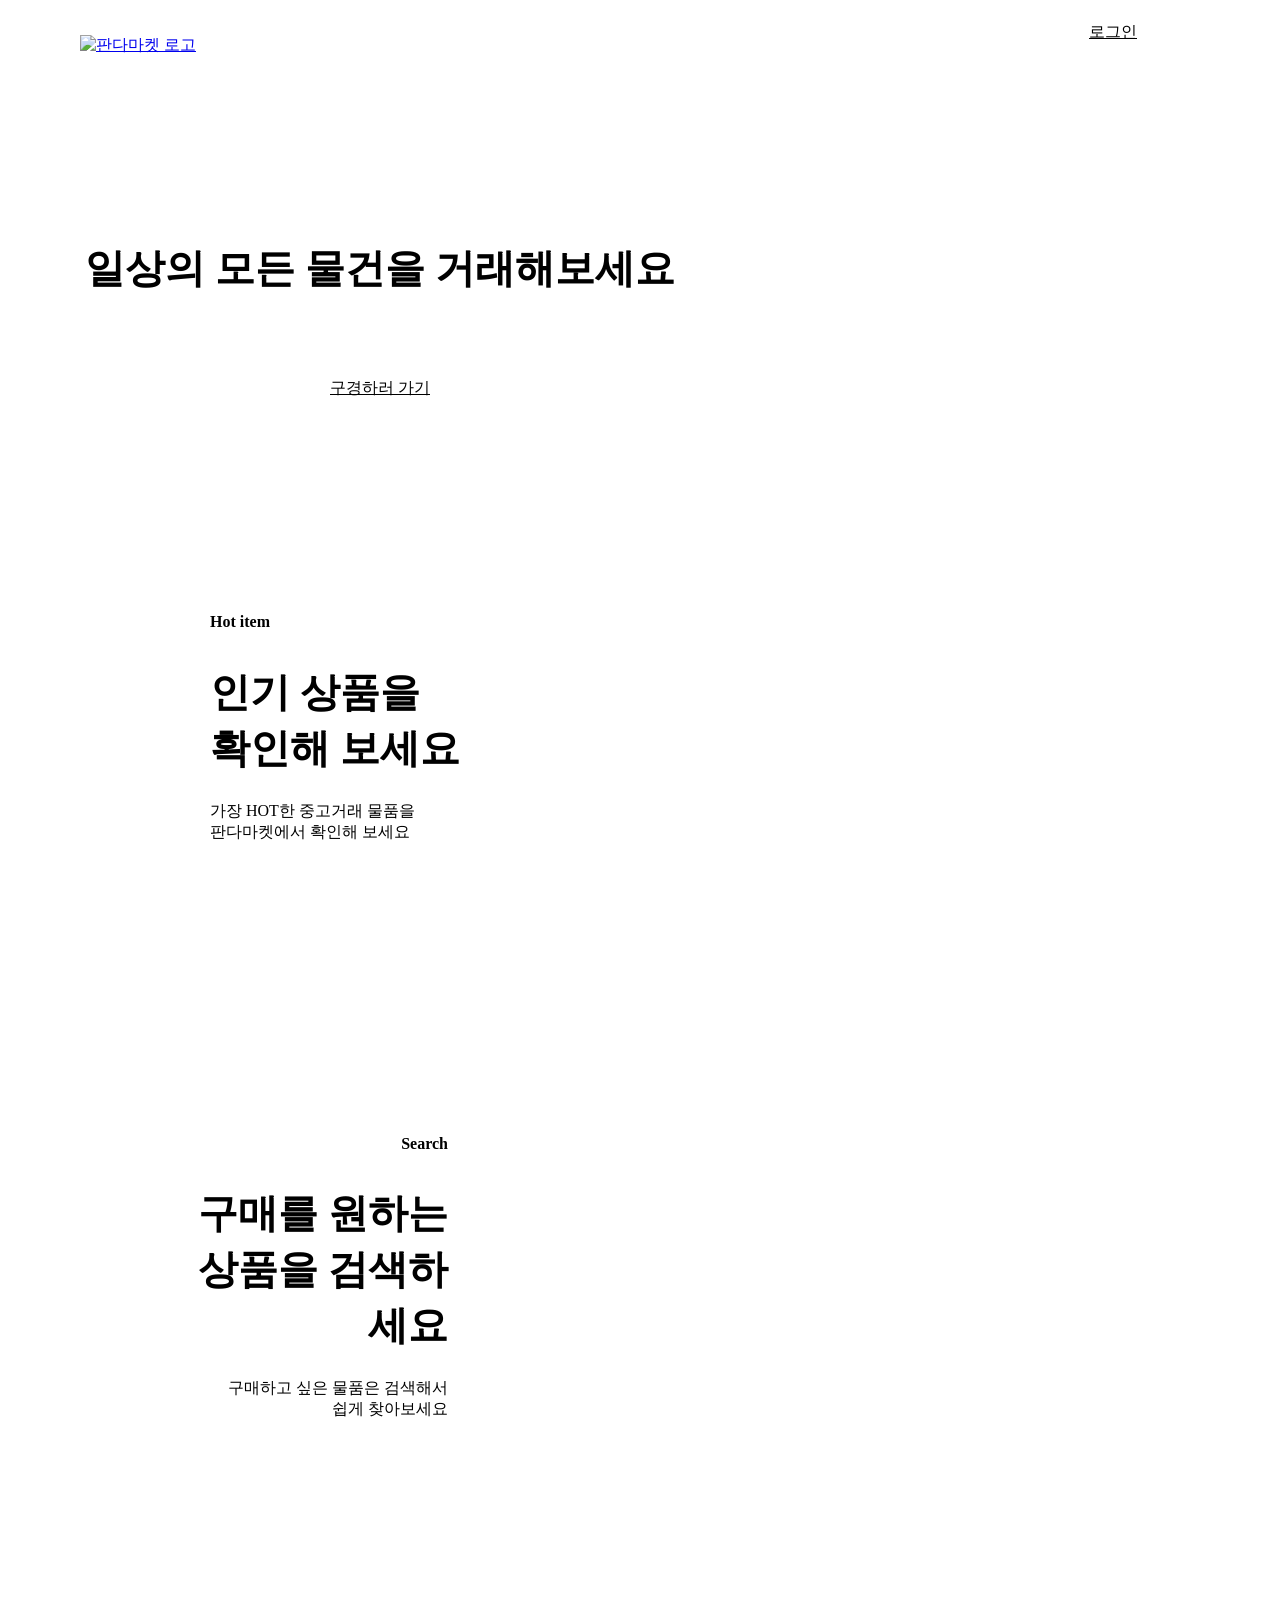
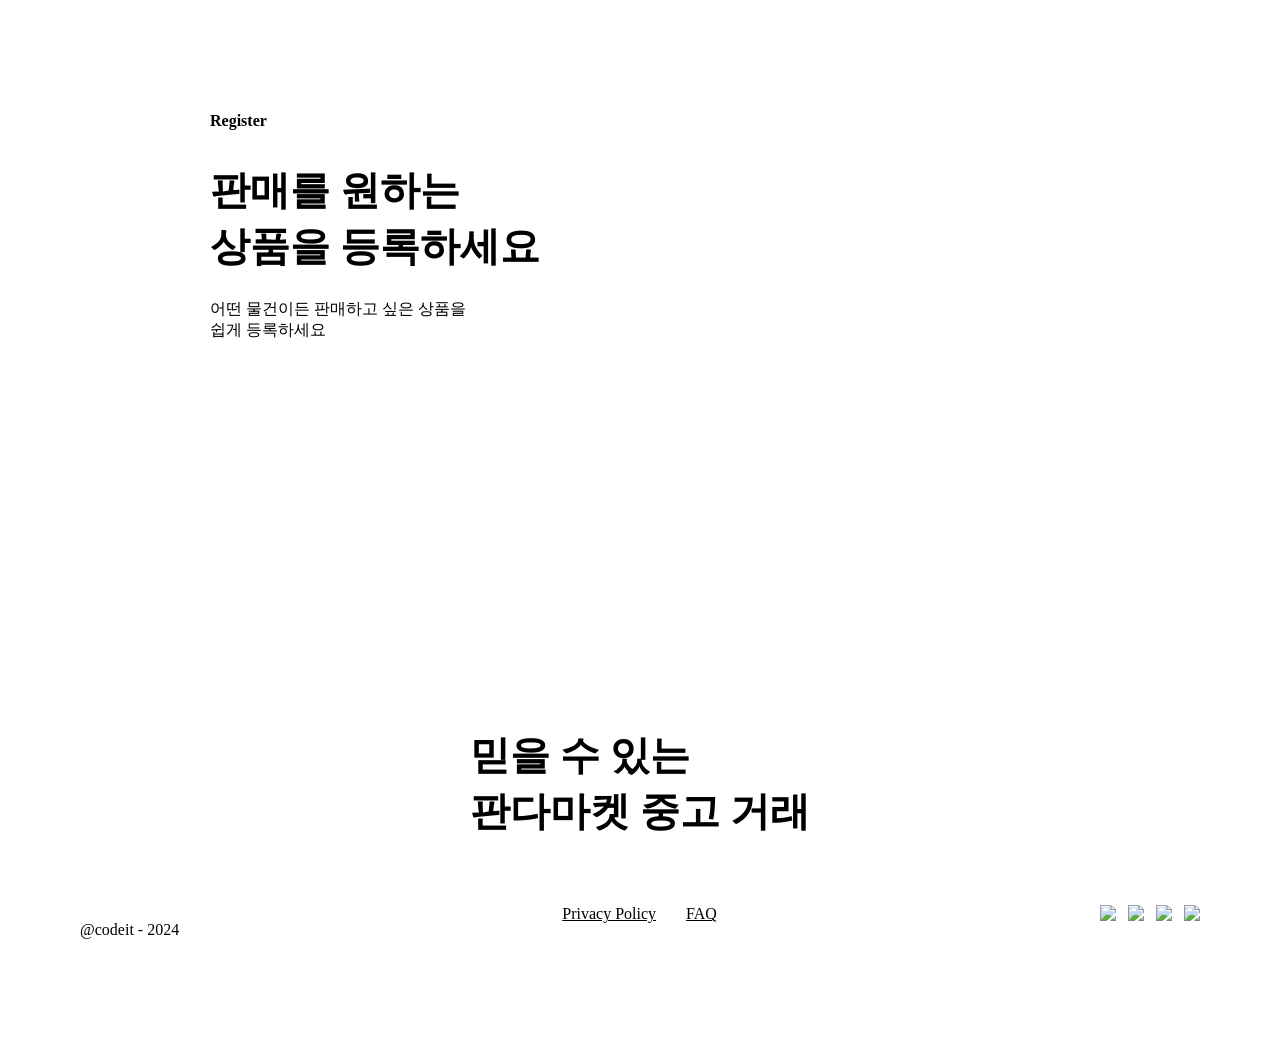
==== index.html @ 93745def "feat: 로그인 페이지 구조 구현" ====
<!DOCTYPE html>
<html lang="ko">
  <head>
    <meta charset="UTF-8" />
    <meta name="viewport" content="width=device-width, initial-scale=1.0" />
    <title>판다마켓</title>
    <link
      rel="stylesheet"
      as="style"
      crossorigin
      href="https://cdn.jsdelivr.net/gh/orioncactus/pretendard@v1.3.9/dist/web/static/pretendard-dynamic-subset.min.css"
    />
    <link rel="stylesheet" href="./styles/reset.css" />
    <link rel="stylesheet" href="./styles/global.css" />
    <link rel="stylesheet" href="./index.css" />
  </head>
  <body>
    <header class="gnb">
      <nav class="">
        <a href="/">
          <img src="assets/images/logo.svg" alt="판다마켓 로고" />
        </a>
        <a class="btn-small-48 login-button" href="pages/login">로그인</a>
      </nav>
    </header>

    <main>
      <section class="landing-header">
        <div>
          <div class="landing-header-content">
            <h1 class="landing-heading">일상의 모든 물건을 거래해보세요</h1>
            <a href = "/items" class="btn-large">구경하러 가기</a>
          </div>
          <img src="assets/images/landing/landing-content-header.svg" alt="" />
        </div>
      </section>

      <div class="landing-body">
        <section class="landing-home">
          <img src="assets/images/landing/landing-content-home-1.svg" alt="" />
          <div class="landing-home-content w-274">
            <span>Hot item</span>
            <div>
              <h2 class="landing-heading">
                인기 상품을<br />
                확인해 보세요
              </h2>
              <p>
                가장 HOT한 중고거래 물품을<br />
                판다마켓에서 확인해 보세요
              </p>
            </div>
          </div>
        </section>
        <section class="landing-home">
          <div class="landing-home-content w-288 text-right">
            <span>Search</span>
            <div>
              <h2 class="landing-heading">
                구매를 원하는 <br />상품을 검색하세요
              </h2>
              <p>구매하고 싶은 물품은 검색해서 <br />쉽게 찾아보세요</p>
            </div>
          </div>
          <img src="assets/images/landing/landing-content-home-2.svg" alt="" />
        </section>
        <section class="landing-home">
          <img src="assets/images/landing/landing-content-home-3.svg" alt="" />
          <div class="landing-home-content w-335">
            <span>Register</span>
            <div>
              <h2 class="landing-heading">
                판매를 원하는 <br />상품을 등록하세요
              </h2>
              <p>어떤 물건이든 판매하고 싶은 상품을 <br />쉽게 등록하세요</p>
            </div>
          </div>
        </section>
      </div>

      <section class="landing-footer">
        <div class = "landing-footer-content">
          <h1 class="landing-heading">믿을 수 있는 </br> 판다마켓 중고 거래</h1>
          <img src="assets/images/landing/landing-content-footer.svg" alt="" />
        </div>
      </section>
    </main>
      <footer class="footer">
        <div class = "footer-content">
          <p>@codeit - 2024</p>
          <div class = "footer-content-policy">
            <a href = "/privacy">Privacy Policy</a>
            <a href = "/faq">FAQ</a>
          </div>
          <div class = "footer-content-icons">
            <a href = "facebook" target = "_blank">
              <img src = "assets/icons/facebook-icon.svg"/>
            </a>          
            <a href = "twitter" target = "_blank">
              <img src = "assets/icons/twitter-icon.svg"/>
            </a>
            <a href = "youtube" target = "_blank">
              <img src = "assets/icons/youtube-icon.svg"/>
            </a>
            <a href = "instagram" target = "_blank">
              <img src = "assets/icons/instagram-icon.svg"/>
            </a>
          </div>
        </div>
      </footer>
  </body>
</html>
---- index.css ----
/* 재사용하는 스타일 */
.gnb {
  width: 100%;
  padding: 9.5px 0;
  background-color: var(--bg-white);
  position: fixed;
  top: 0;
  left: 0;
}

.gnb > nav {
  display: flex;
  align-items: center;
  margin: 0 auto;
  justify-content: space-between;

  max-width: 1120px;
}

.btn-small-48 {
  padding: 12px 23px;
  background-color: var(--primary-100);
  border-radius: 8px;
  color: var(--secondary-100);
  vertical-align: middle;
  text-align: center;
  cursor: pointer;

  font: var(--text-lg);
}

.btn-small-48:hover {
  background-color: var(--primary-200);
}

.btn-small-48:active {
  background-color: var(--primary-300);
}

.btn-small-48:disabled {
  background-color: var(--primary-400);
}

.btn-large {
  padding: 16px 124px;
  background-color: var(--primary-100);
  border-radius: 40px;
  color: var(--secondary-100);
  vertical-align: middle;
  text-align: center;
  cursor: pointer;

  font: var(--text-lg);
}

.btn-large:hover {
  background-color: var(--primary-200);
}

.btn-large:active {
  background-color: var(--primary-300);
}

.btn-large:disabled {
  background-color: var(--primary-400);
}

/* index.css */
.login-button {
  width: 128px;
  height: 48px;
}

.landing-header {
  background-color: var(--bg-blue);
  padding-top: 200px;
}

.landing-header > div {
  width: 1110px;
  margin: auto;
  display: flex;
  justify-content: space-between;
  align-items: center;
  gap: 7px;
}

.landing-heading {
  font-weight: 700;
  font-size: 40px;
  line-height: 1.4em;
  color: var(--secondary-700);
}

.landing-header-content {
  display: flex;
  flex-direction: column;
  gap: 32px;
  margin-bottom: 60px;
  word-break: keep-all;
}

.landing-body {
  background-color: var(--bg-white);
  display: flex;
  flex-direction: column;
  align-items: center;
}

.landing-home {
  display: flex;
  align-items: center;
  gap: 64px;

  width: 988px;
  margin: 138px auto;
  background-color: var(--bg-gray);
}

.landing-home-content > span {
  font: var(--text-2lg);
  color: var(--primary-100);
  font-weight: 800;
}
.landing-home-content > div {
  margin-top: 12px;
}
.landing-home-content > div > p {
  font: var(--text-2xl);
  color: var(--secondary-700);
  font-weight: 500;
}
.landing-home-content > div > h2 {
  margin-bottom: 24px;
}

.landing-footer {
  background-color: var(--bg-blue);
  padding-top: 200px;
}
.landing-footer-content {
  display: flex;
  flex-direction: row;
  align-items: center;
  justify-content: center;
}

.footer {
  height: 160px;
  background-color: var(--secondary-900);
}

.footer-content {
  margin: auto;
  padding: 32px;
  width: 1120px;
  background-color: var(--secondary-900);
  display: flex;
  justify-content: space-between;
  color: var(--bg-white);
}
.footer-content-policy {
  display: flex;
  flex-direction: row;
  gap: 30px;
}
.footer-content-policy > a {
  color: var(--bg-white);
}
.footer-content-icons {
  display: flex;
  gap: 12px;
}

/*재사용 하지 않는 스타일*/
.w-274 {
  width: 274px;
}

.w-288 {
  width: 288px;
}

.w-335 {
  width: 335px;
}

.text-right {
  text-align: right;
  margin-left: 14px;
}
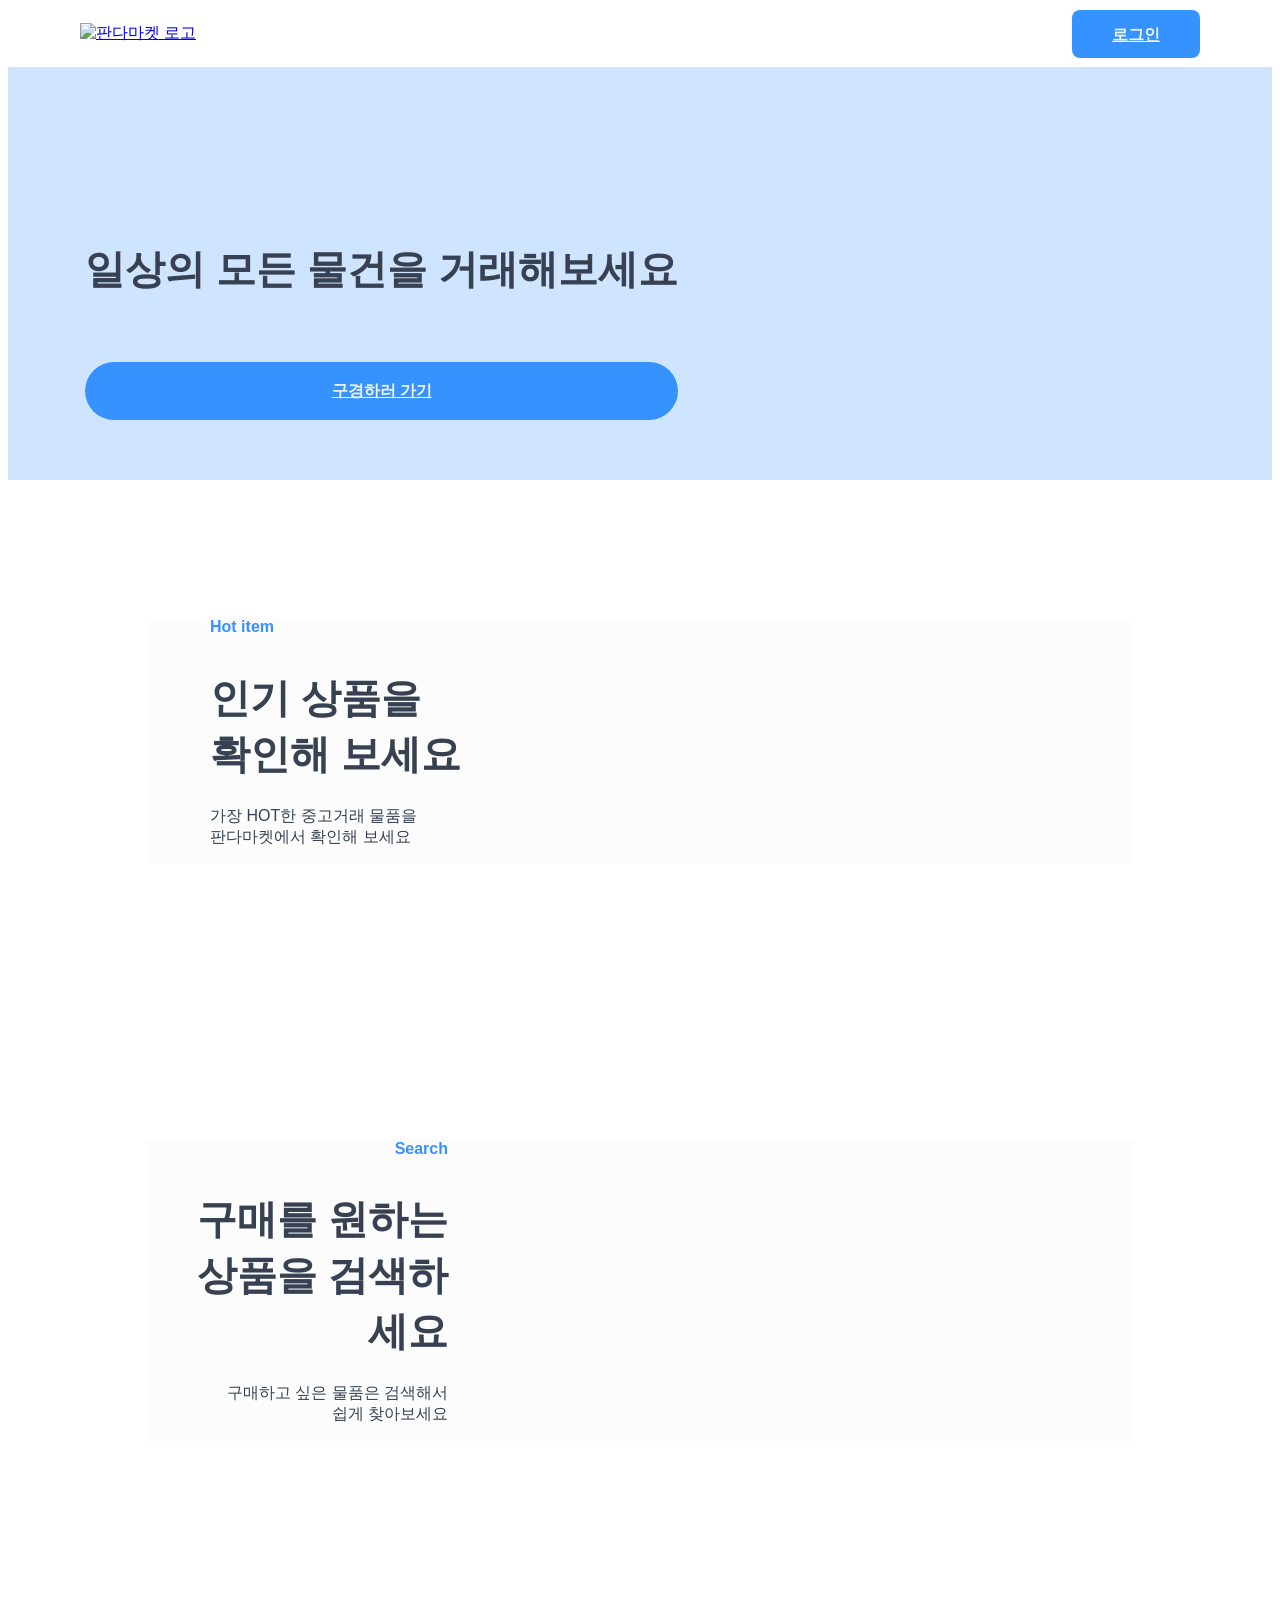
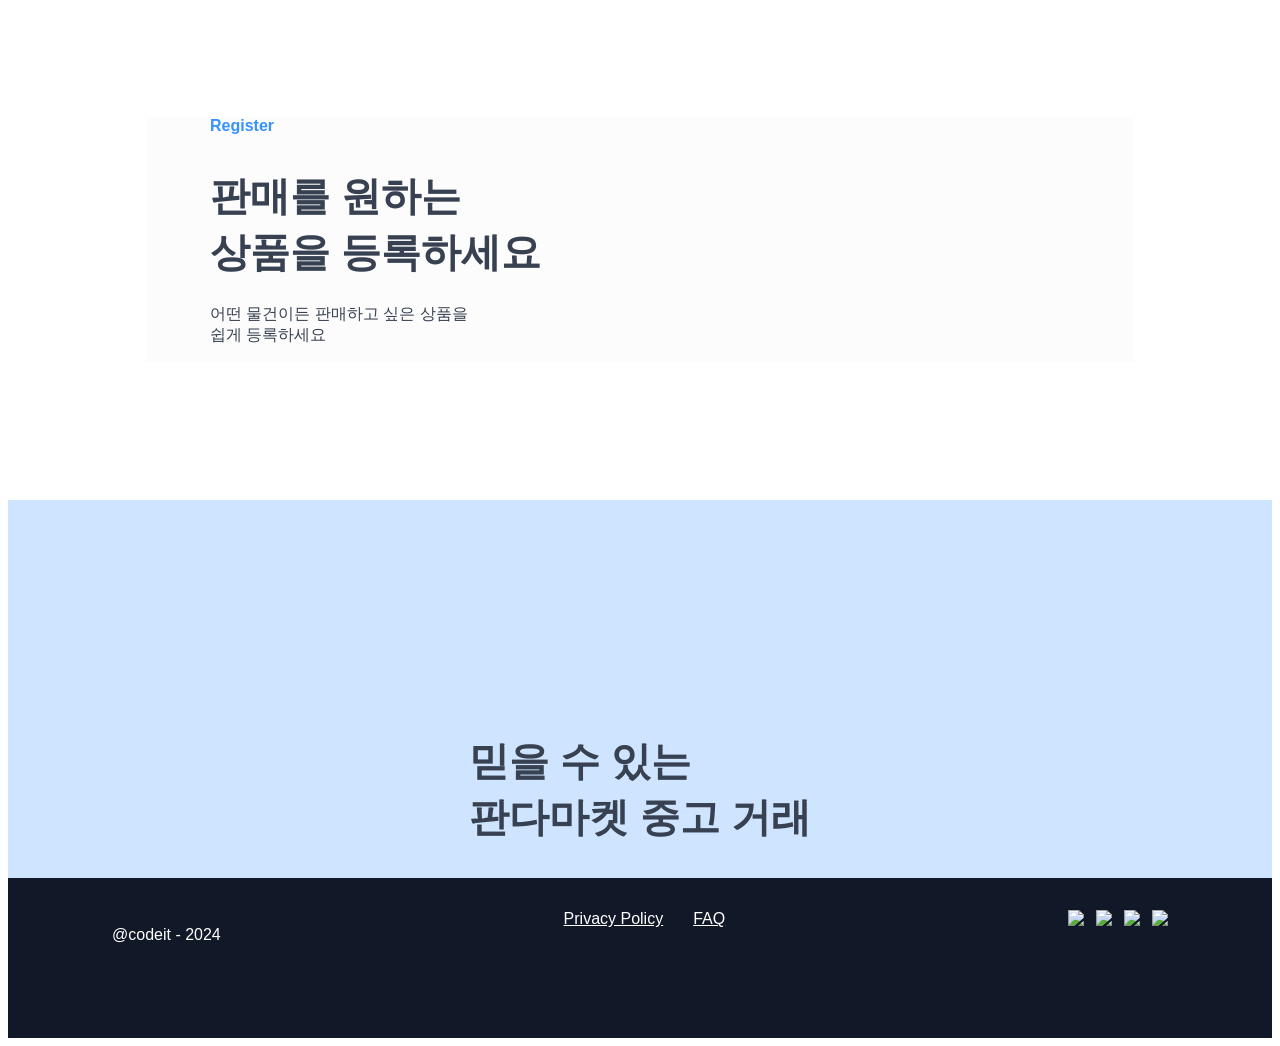
==== commit ec473cbd: "refactor: signup.html 파일 추가 및 폴더구조 변경" ====
--- a/index.html
+++ b/index.html
@@ -20,7 +20,7 @@
         <a href="/">
           <img src="assets/images/logo.svg" alt="판다마켓 로고" />
         </a>
-        <a class="btn-small-48 login-button" href="pages/login">로그인</a>
+        <a class="btn-small-48 login-button" href="/pages/auth/login.html">로그인</a>
       </nav>
     </header>
 
--- a/styles/global.css
+++ b/styles/global.css
@@ -0,0 +1,42 @@
+:root {
+  --primary-100: #3692ff;
+  --primary-200: #1967d6;
+  --primary-300: #1251aa;
+  --primary-400: #e6f2ff;
+
+  --error: #f74747;
+  --bg-blue: #cfe5ff;
+  --bg-gray: #fcfcfc;
+  --bg-white: #ffffff;
+
+  --secondary-50: #f9fafb;
+  --secondary-100: #f3f4f6;
+  --secondary-200: #e5e7eb;
+  --secondary-400: #9ca3af;
+  --secondary-500: #6b7280;
+  --secondary-600: #4b5563;
+  --secondary-700: #374151;
+  --secondary-800: #1f2937;
+  --secondary-900: #111827;
+
+  --text-lg: 700 16px/26px "Pretendard";
+}
+
+html,
+body {
+  font-family: "Pretendard", sans-serif;
+}
+
+*,
+*::before,
+*::after {
+  box-sizing: border-box;
+}
+
+input:focus,
+textarea:focus,
+button:focus,
+select:focus {
+  outline: none;
+  box-shadow: none;
+}
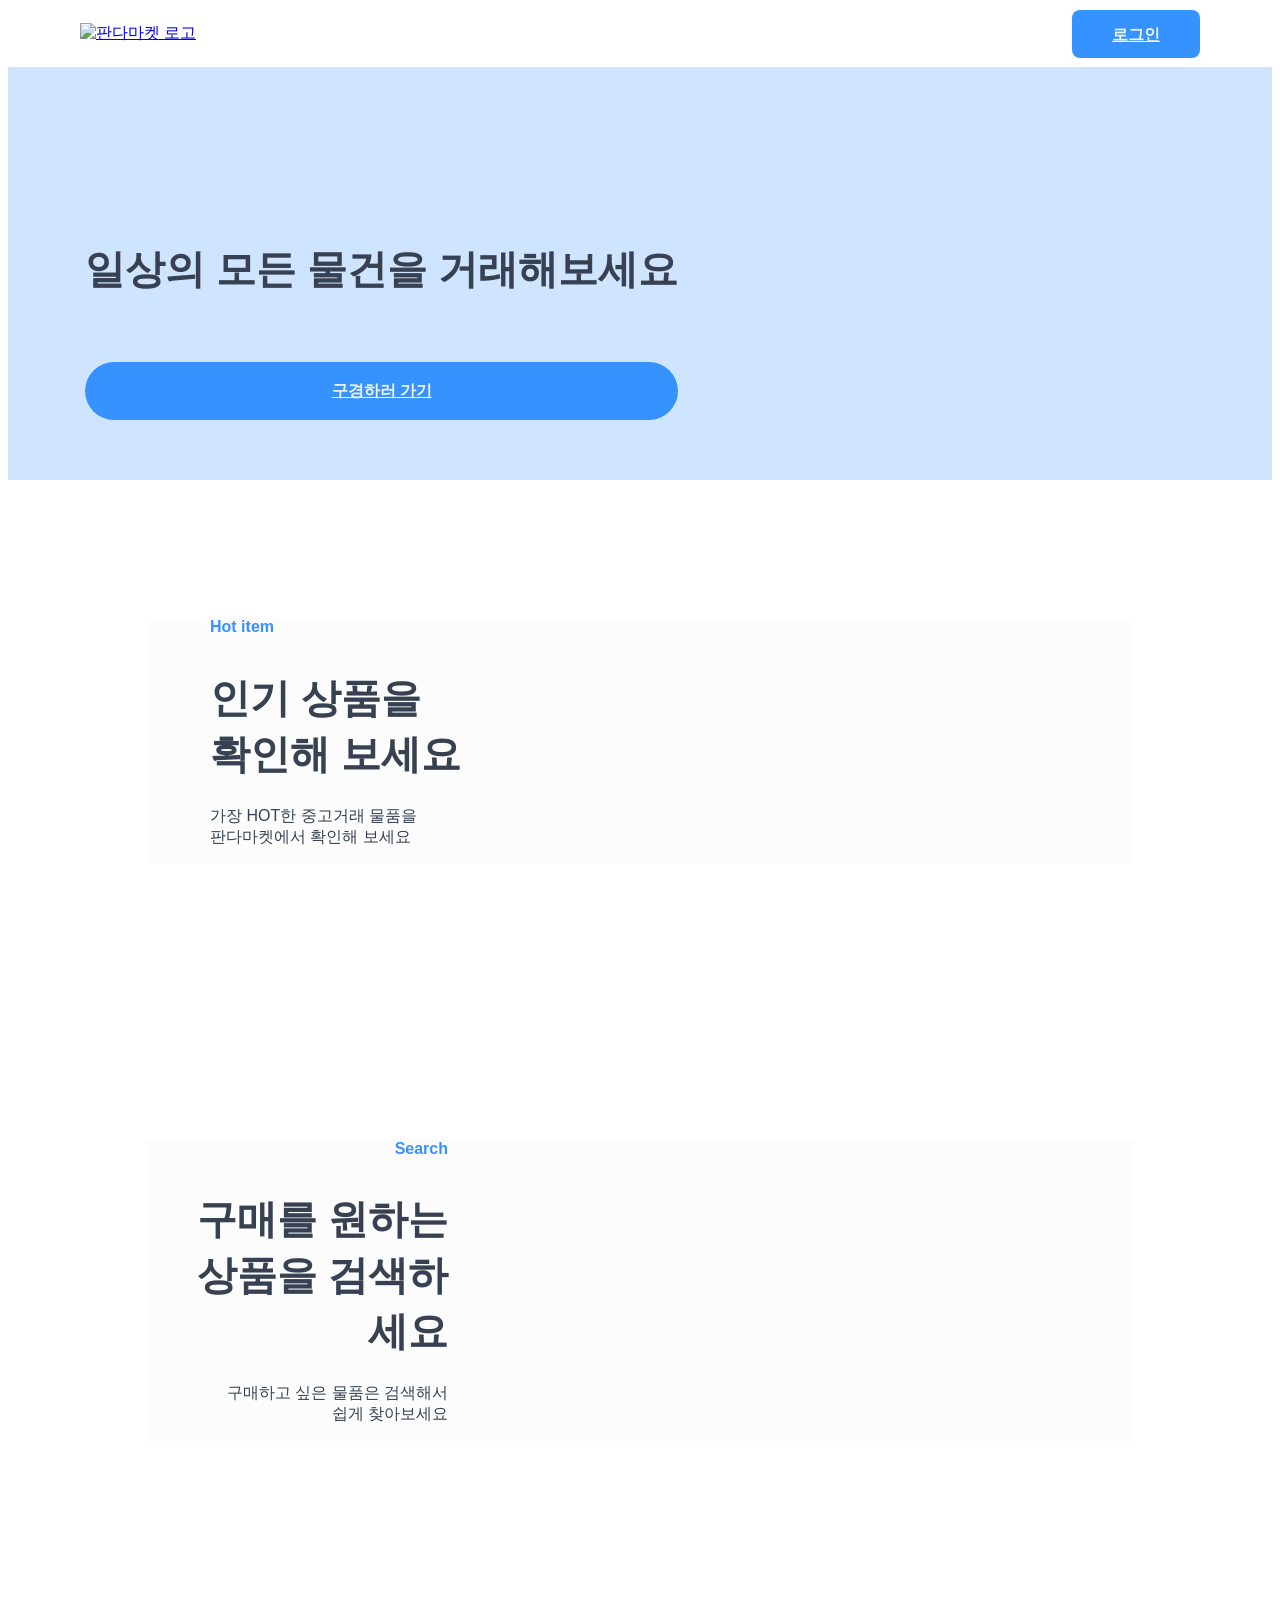
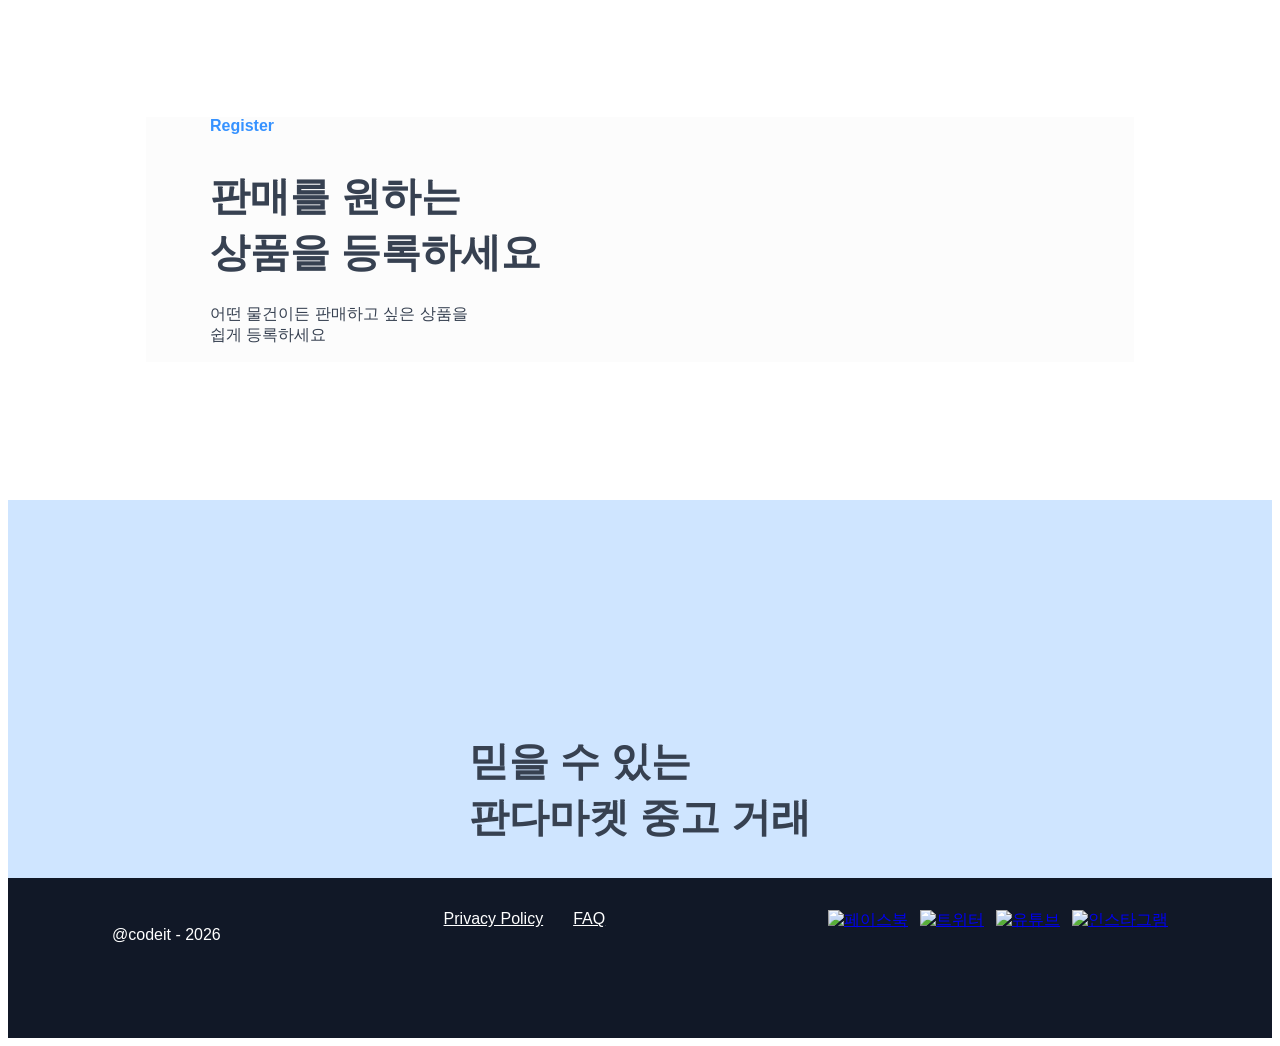
==== commit 9ffc80b5: "refactor: footer 소셜 미디어 아이콘을 ul/li 구조로 변경" ====
--- a/index.html
+++ b/index.html
@@ -87,25 +87,33 @@
     </main>
       <footer class="footer">
         <div class = "footer-content">
-          <p>@codeit - 2024</p>
+          <p>@codeit - 2026</p>
           <div class = "footer-content-policy">
             <a href = "/privacy">Privacy Policy</a>
             <a href = "/faq">FAQ</a>
           </div>
-          <div class = "footer-content-icons">
-            <a href = "facebook" target = "_blank">
-              <img src = "assets/icons/facebook-icon.svg"/>
-            </a>          
-            <a href = "twitter" target = "_blank">
-              <img src = "assets/icons/twitter-icon.svg"/>
-            </a>
-            <a href = "youtube" target = "_blank">
-              <img src = "assets/icons/youtube-icon.svg"/>
-            </a>
-            <a href = "instagram" target = "_blank">
-              <img src = "assets/icons/instagram-icon.svg"/>
-            </a>
-          </div>
+          <ul class = "footer-content-icons">
+            <li>
+              <a href="https://www.facebook.com/" target="_blank">
+                <img src="assets/icons/facebook-icon.svg" alt="페이스북" />
+              </a>
+            </li>
+            <li>
+              <a href="https://www.twitter.com/" target="_blank">
+                <img src="assets/icons/twitter-icon.svg" alt="트위터" />
+              </a>
+            </li>
+            <li>
+              <a href="https://www.youtube.com/" target="_blank">
+                <img src="assets/icons/youtube-icon.svg" alt="유튜브" />
+              </a>
+            </li>
+            <li>
+              <a href="https://www.instagram.com/" target="_blank">
+                <img src="assets/icons/instagram-icon.svg" alt="인스타그램" />
+              </a>
+            </li>
+          </ul>
         </div>
       </footer>
   </body>
--- a/index.css
+++ b/index.css
@@ -167,9 +167,22 @@
 .footer-content-policy > a {
   color: var(--bg-white);
 }
+
 .footer-content-icons {
   display: flex;
   gap: 12px;
+  list-style: none;
+  padding: 0;
+  margin: 0;
+}
+.footer-social a {
+  display: flex;
+  align-items: center;
+  justify-content: center;
+}
+.footer-social img {
+  width: 24px;
+  height: 24px;
 }
 
 /*재사용 하지 않는 스타일*/
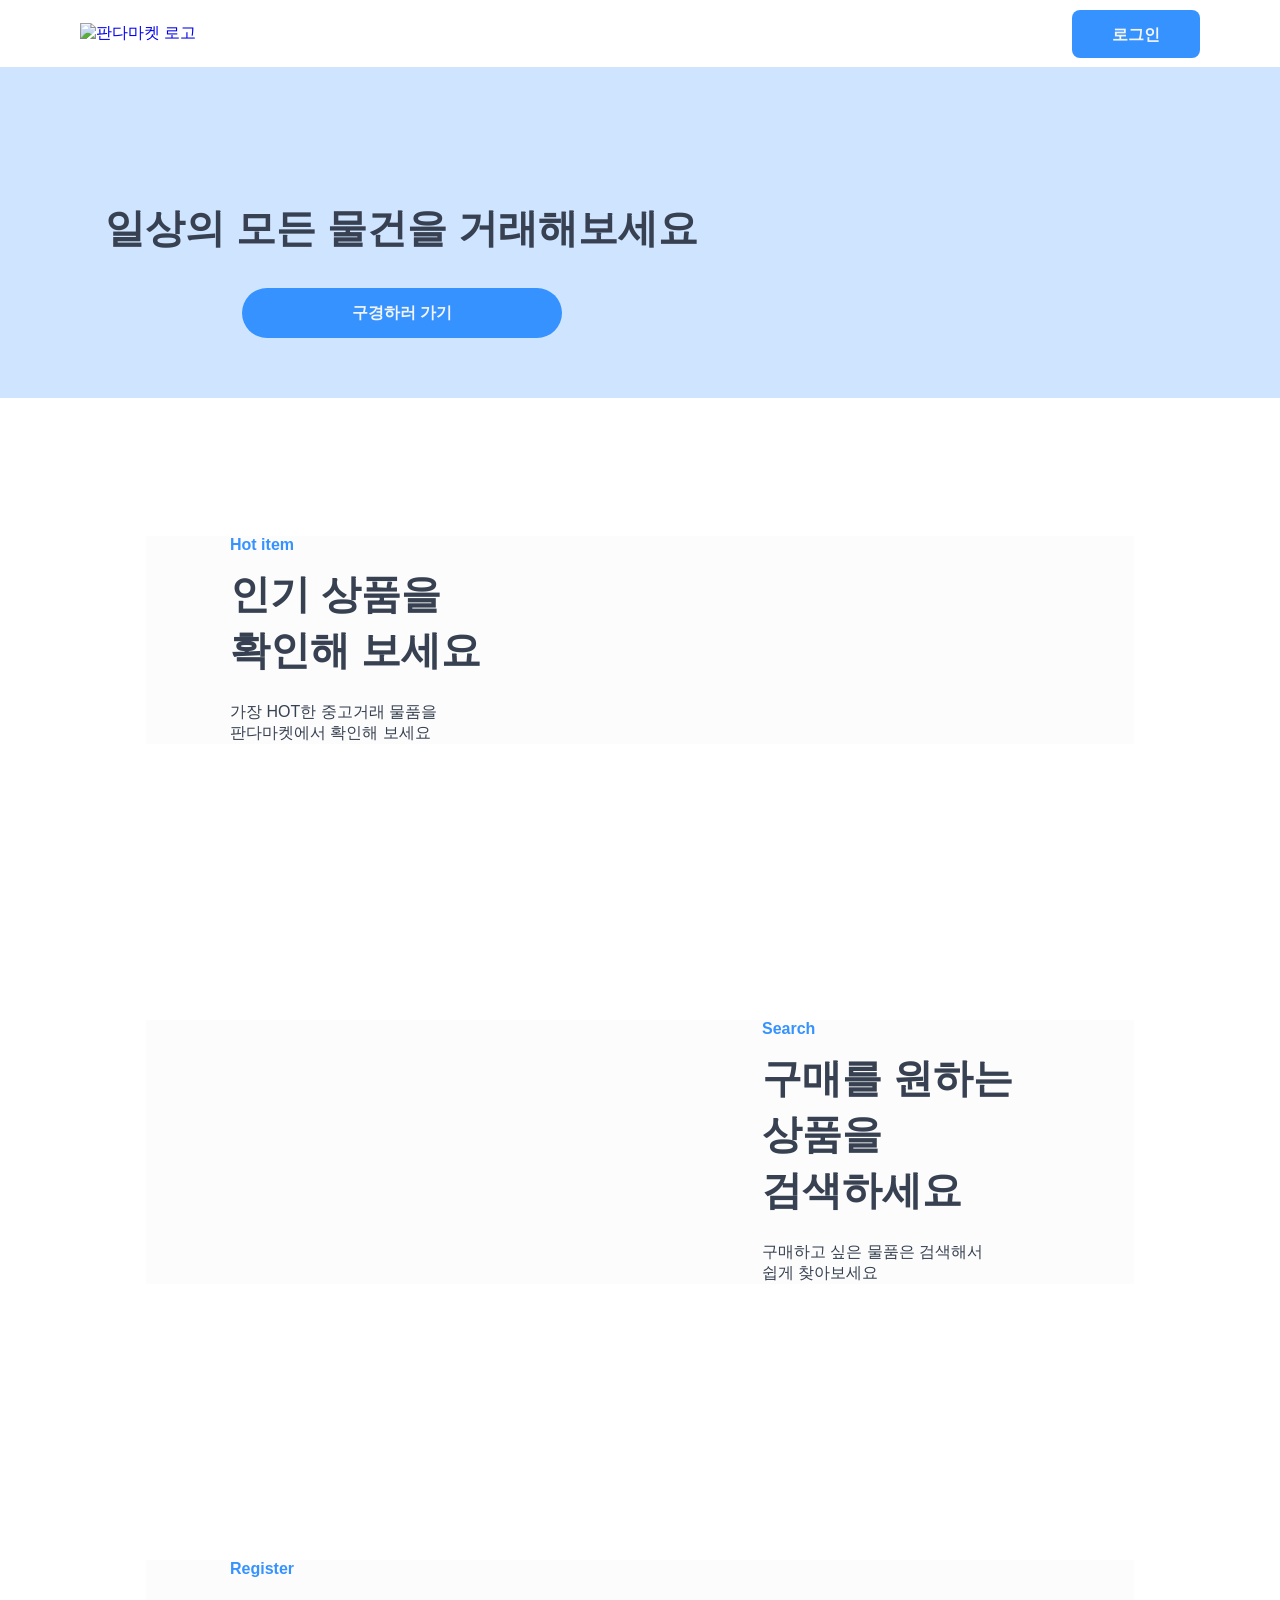
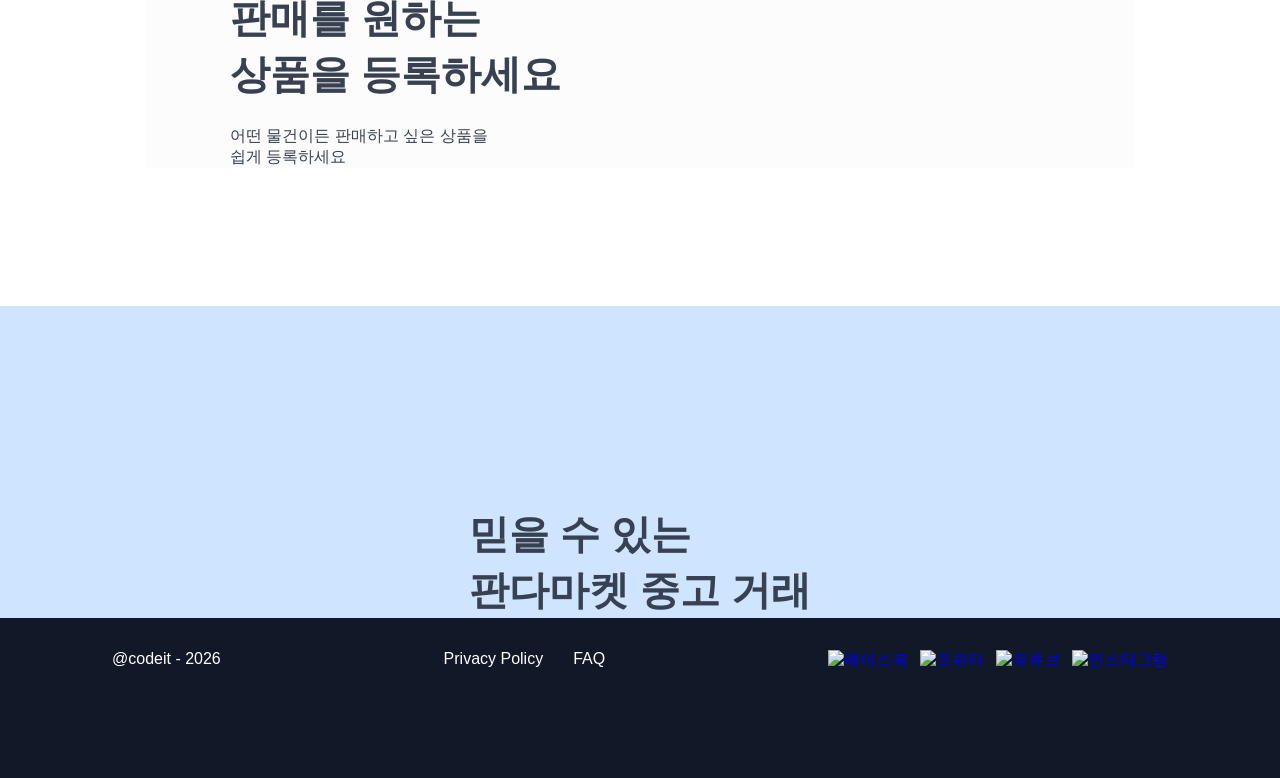
==== commit 0f0d5083: "feat: 랜딩 페이지 메인 섹션 반응형 구현" ====
--- a/index.html
+++ b/index.html
@@ -42,8 +42,7 @@
             <span>Hot item</span>
             <div>
               <h2 class="landing-heading">
-                인기 상품을<br />
-                확인해 보세요
+                인기 상품을 확인해 보세요
               </h2>
               <p>
                 가장 HOT한 중고거래 물품을<br />
@@ -52,17 +51,17 @@
             </div>
           </div>
         </section>
-        <section class="landing-home">
-          <div class="landing-home-content w-288 text-right">
+        <section class="landing-home landing-home--reverse">
+          <img src="assets/images/landing/landing-content-home-2.svg" alt="" />
+          <div class="landing-home-content w-288 landing-home-content--reverse">
             <span>Search</span>
             <div>
               <h2 class="landing-heading">
-                구매를 원하는 <br />상품을 검색하세요
+                구매를 원하는 상품을 검색하세요
               </h2>
               <p>구매하고 싶은 물품은 검색해서 <br />쉽게 찾아보세요</p>
             </div>
           </div>
-          <img src="assets/images/landing/landing-content-home-2.svg" alt="" />
         </section>
         <section class="landing-home">
           <img src="assets/images/landing/landing-content-home-3.svg" alt="" />
@@ -70,7 +69,7 @@
             <span>Register</span>
             <div>
               <h2 class="landing-heading">
-                판매를 원하는 <br />상품을 등록하세요
+                판매를 원하는 상품을 등록하세요
               </h2>
               <p>어떤 물건이든 판매하고 싶은 상품을 <br />쉽게 등록하세요</p>
             </div>
--- a/styles/global.css
+++ b/styles/global.css
@@ -40,3 +40,11 @@
   outline: none;
   box-shadow: none;
 }
+
+* {
+  box-sizing: border-box;
+}
+html,
+body {
+  overflow-x: hidden;
+}
--- a/index.css
+++ b/index.css
@@ -9,12 +9,11 @@
 }
 
 .gnb > nav {
+  max-width: 1120px;
   display: flex;
   align-items: center;
   margin: 0 auto;
   justify-content: space-between;
-
-  max-width: 1120px;
 }
 
 .btn-small-48 {
@@ -42,7 +41,8 @@
 }
 
 .btn-large {
-  padding: 16px 124px;
+  width: 320px;
+  padding: 12px 0;
   background-color: var(--primary-100);
   border-radius: 40px;
   color: var(--secondary-100);
@@ -72,13 +72,15 @@
 }
 
 .landing-header {
+  width: 100%;
   background-color: var(--bg-blue);
   padding-top: 200px;
 }
 
 .landing-header > div {
-  width: 1110px;
+  max-width: 1110px;
   margin: auto;
+  padding: 0 20px;
   display: flex;
   justify-content: space-between;
   align-items: center;
@@ -90,17 +92,20 @@
   font-size: 40px;
   line-height: 1.4em;
   color: var(--secondary-700);
+  word-break: keep-all;
 }
 
 .landing-header-content {
   display: flex;
   flex-direction: column;
+  align-items: center;
   gap: 32px;
   margin-bottom: 60px;
   word-break: keep-all;
 }
 
 .landing-body {
+  width: 100%;
   background-color: var(--bg-white);
   display: flex;
   flex-direction: column;
@@ -109,12 +114,18 @@
 
 .landing-home {
   display: flex;
+  flex-direction: row;
   align-items: center;
   gap: 64px;
 
-  width: 988px;
+  width: 100%;
+  max-width: 988px;
   margin: 138px auto;
+  padding: 0 20px;
   background-color: var(--bg-gray);
+}
+.landing-home--reverse {
+  flex-direction: row-reverse;
 }
 
 .landing-home-content > span {
@@ -146,15 +157,15 @@
 }
 
 .footer {
+  width: 100%;
   height: 160px;
   background-color: var(--secondary-900);
 }
 
 .footer-content {
-  margin: auto;
+  margin: 0 auto;
   padding: 32px;
-  width: 1120px;
-  background-color: var(--secondary-900);
+  max-width: 1120px;
   display: flex;
   justify-content: space-between;
   color: var(--bg-white);
@@ -202,3 +213,98 @@
   text-align: right;
   margin-left: 14px;
 }
+
+/* 태블릿 뷰 */
+@media (min-width: 768px) and (max-width: 1199px) {
+  .gnb {
+    padding: 9.5px 24px;
+  }
+  .gnb > nav {
+    padding: 0 24px;
+    width: 100%;
+  }
+
+  .landing-header > div {
+    padding: 24px 16px 0;
+    flex-direction: column;
+    gap: 20px;
+    max-width: 100%;
+  }
+  .landing-heading {
+    font-size: 36px;
+  }
+
+  .landing-home {
+    display: flex;
+    flex-direction: column;
+    align-items: flex-start;
+    gap: 24px;
+    background-color: var(--bg-white);
+    margin: 16px;
+    white-space: nowrap;
+  }
+  .landing-home img {
+    width: 100%;
+  }
+  .landing-home--reverse {
+    text-align: right;
+    align-items: flex-start;
+  }
+
+  .landing-home-content.w-288 {
+    width: 100%;
+    max-width: 600px;
+  }
+  .landing-home-content--reverse {
+    text-align: right;
+    align-self: flex-end;
+  }
+}
+
+/* 모바일 뷰 */
+@media (max-width: 767px) {
+  .gnb {
+    padding: 9.5px 16px;
+  }
+  .gnb > nav {
+    padding: 0 8px;
+    width: 100%;
+  }
+
+  .btn-large {
+    width: 260px;
+  }
+
+  .landing-header > div {
+    padding: 16px 16px 0;
+    display: flex;
+    flex-direction: column;
+    gap: 20px;
+    max-width: 100%;
+  }
+  .landing-heading {
+    font-size: 24px;
+  }
+
+  .landing-home {
+    display: flex;
+    flex-direction: column;
+    align-items: flex-start;
+    gap: 24px;
+    background-color: var(--bg-white);
+    margin: 16px;
+    white-space: nowrap;
+  }
+  .landing-home img {
+    width: 100%;
+  }
+
+  .landing-home-content.w-288 {
+    width: 100%;
+    max-width: 360px;
+  }
+  .landing-home-content--reverse {
+    text-align: right;
+    align-self: flex-end;
+  }
+}
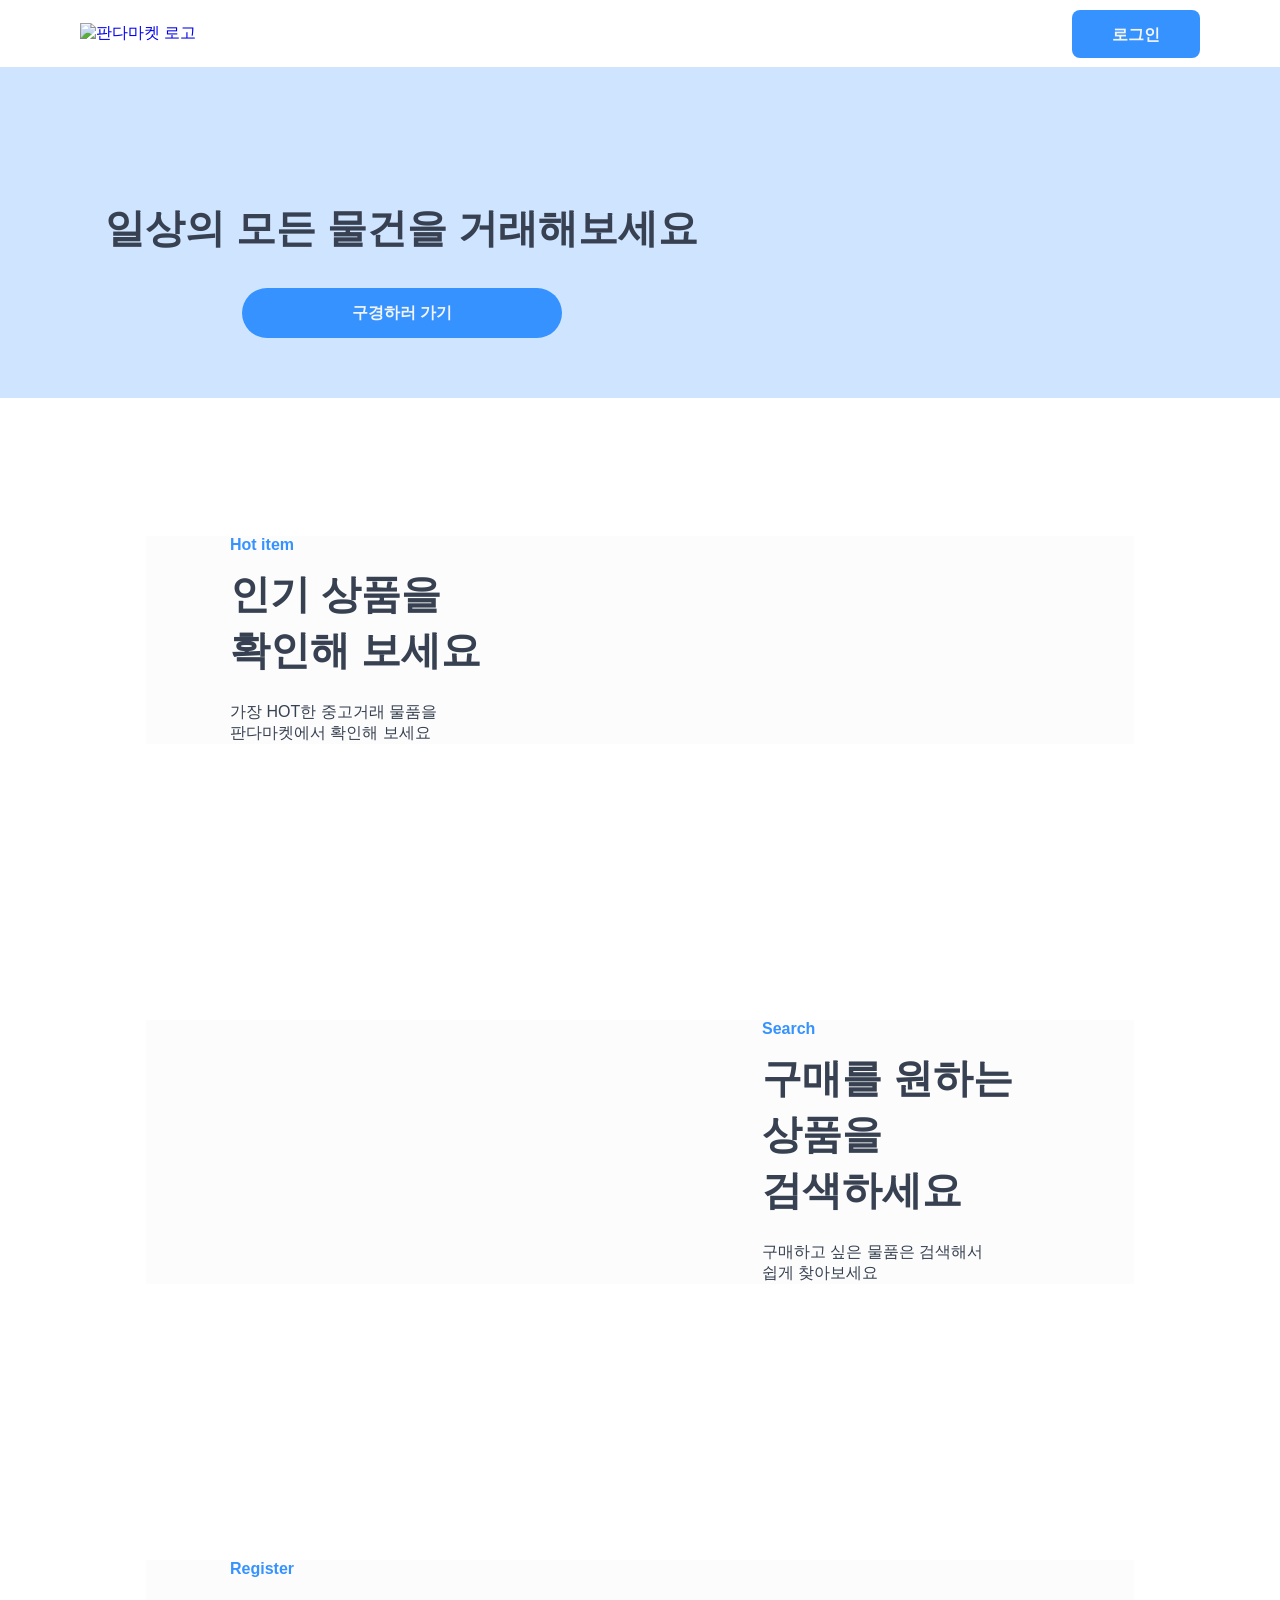
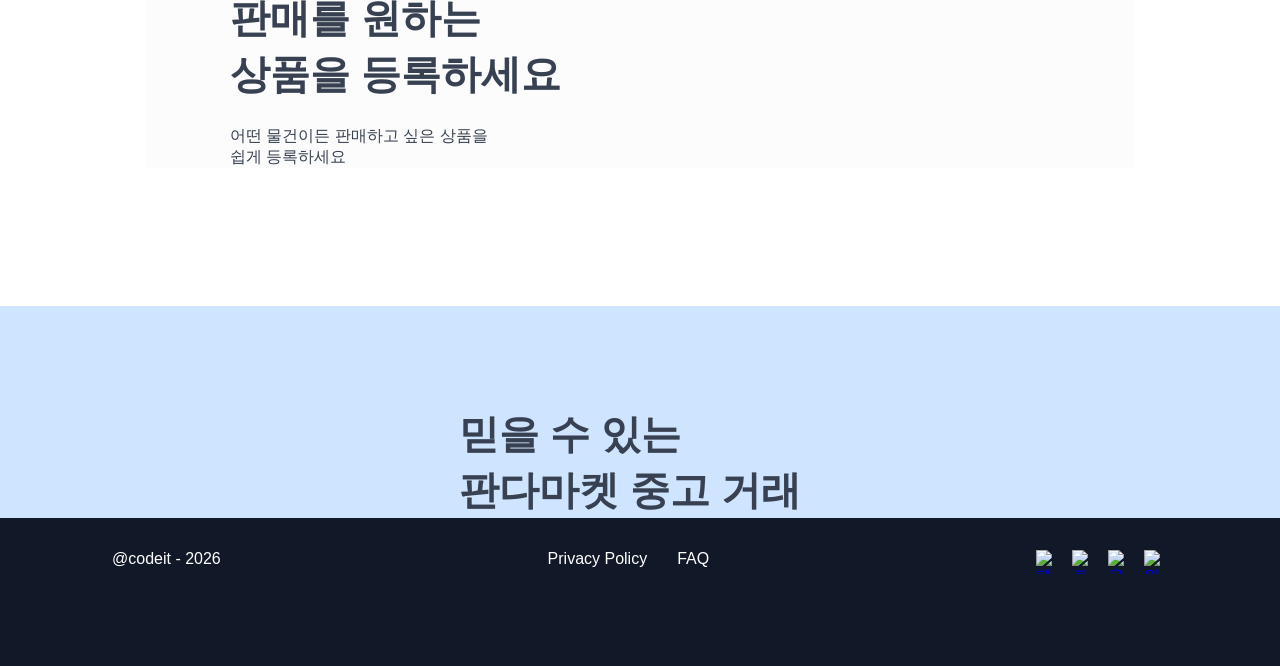
==== commit 7205ed81: "feat: 랜딩 페이지 SNS 공유 메타 태그 설정" ====
--- a/index.html
+++ b/index.html
@@ -4,6 +4,19 @@
     <meta charset="UTF-8" />
     <meta name="viewport" content="width=device-width, initial-scale=1.0" />
     <title>판다마켓</title>
+    <!--페이스북, 카카오톡, 디스코드-->
+    <meta property="og:type" content="website" />
+    <meta property="og:url" content="https://pandamarket.com/" />
+    <meta property="og:title" content="판다 마켓" />
+    <meta property="og:description" content="일상의 모든 물건을 거래해보세요" />
+    <meta property="og:image" content="/assets/images/logo.svg" />
+    <!--트위터-->
+    <meta name="twitter:card" content="summary_large_image" />
+    <meta name="twitter:url" content="https://pandamarket.com/" />
+    <meta name="twitter:title" content="판다 마켓" />
+    <meta name="twitter:description" content="일상의 모든 물건을 거래해보세요" />
+    <meta name="twitter:image" content="/assets/images/logo.svg"/>
+
     <link
       rel="stylesheet"
       as="style"
--- a/index.css
+++ b/index.css
@@ -1,4 +1,6 @@
-/* 재사용하는 스타일 */
+/*** 재사용하는 스타일 ***/
+
+/* 네비게이션 바 스타일*/
 .gnb {
   width: 100%;
   padding: 9.5px 0;
@@ -16,56 +18,45 @@
   justify-content: space-between;
 }
 
+/* 버튼 스타일 */
+.btn-small-48,
+.btn-large {
+  background-color: var(--primary-100);
+  color: var(--secondary-100);
+  border: none;
+  cursor: pointer;
+  font: var(--text-lg);
+  text-align: center;
+  vertical-align: middle;
+}
+
+.btn-small-48:hover,
+.btn-large:hover {
+  background-color: var(--primary-200);
+}
+
+.btn-small-48:active,
+.btn-large:active {
+  background-color: var(--primary-300);
+}
+
+.btn-small-48:disabled,
+.btn-large:disabled {
+  background-color: var(--primary-400);
+}
+
 .btn-small-48 {
   padding: 12px 23px;
-  background-color: var(--primary-100);
   border-radius: 8px;
-  color: var(--secondary-100);
-  vertical-align: middle;
-  text-align: center;
-  cursor: pointer;
-
-  font: var(--text-lg);
-}
-
-.btn-small-48:hover {
-  background-color: var(--primary-200);
-}
-
-.btn-small-48:active {
-  background-color: var(--primary-300);
-}
-
-.btn-small-48:disabled {
-  background-color: var(--primary-400);
 }
 
 .btn-large {
   width: 320px;
   padding: 12px 0;
-  background-color: var(--primary-100);
   border-radius: 40px;
-  color: var(--secondary-100);
-  vertical-align: middle;
-  text-align: center;
-  cursor: pointer;
-
-  font: var(--text-lg);
-}
-
-.btn-large:hover {
-  background-color: var(--primary-200);
-}
-
-.btn-large:active {
-  background-color: var(--primary-300);
-}
-
-.btn-large:disabled {
-  background-color: var(--primary-400);
-}
-
-/* index.css */
+}
+
+/*** index.css ***/
 .login-button {
   width: 128px;
   height: 48px;
@@ -101,7 +92,6 @@
   align-items: center;
   gap: 32px;
   margin-bottom: 60px;
-  word-break: keep-all;
 }
 
 .landing-body {
@@ -146,19 +136,23 @@
 }
 
 .landing-footer {
+  width: 100%;
   background-color: var(--bg-blue);
-  padding-top: 200px;
 }
 .landing-footer-content {
   display: flex;
   flex-direction: row;
   align-items: center;
   justify-content: center;
+  max-width: 1110px;
+  margin: 0 auto;
+  padding: 100px 20px 0;
+  gap: 20px;
 }
 
 .footer {
   width: 100%;
-  height: 160px;
+  padding-bottom: 60px;
   background-color: var(--secondary-900);
 }
 
@@ -186,17 +180,17 @@
   padding: 0;
   margin: 0;
 }
-.footer-social a {
+.footer-content-icons a {
   display: flex;
   align-items: center;
   justify-content: center;
 }
-.footer-social img {
+.footer-content-icons img {
   width: 24px;
   height: 24px;
 }
 
-/*재사용 하지 않는 스타일*/
+/*** 재사용 하지 않는 스타일 ***/
 .w-274 {
   width: 274px;
 }
@@ -214,28 +208,16 @@
   margin-left: 14px;
 }
 
-/* 태블릿 뷰 */
-@media (min-width: 768px) and (max-width: 1199px) {
-  .gnb {
-    padding: 9.5px 24px;
-  }
-  .gnb > nav {
-    padding: 0 24px;
-    width: 100%;
-  }
-
+/*** 태블릿 모바일 공통 구조 (1199px 이하) ***/
+@media (max-width: 1199px) {
   .landing-header > div {
-    padding: 24px 16px 0;
+    padding: 12px 16px 0;
     flex-direction: column;
     gap: 20px;
     max-width: 100%;
   }
-  .landing-heading {
-    font-size: 36px;
-  }
 
   .landing-home {
-    display: flex;
     flex-direction: column;
     align-items: flex-start;
     gap: 24px;
@@ -246,22 +228,55 @@
   .landing-home img {
     width: 100%;
   }
-  .landing-home--reverse {
-    text-align: right;
-    align-items: flex-start;
-  }
-
-  .landing-home-content.w-288 {
-    width: 100%;
-    max-width: 600px;
-  }
+
   .landing-home-content--reverse {
     text-align: right;
     align-self: flex-end;
   }
-}
-
-/* 모바일 뷰 */
+
+  .landing-footer-content {
+    flex-direction: column;
+    gap: 60px;
+  }
+  .landing-footer-content h1 {
+    text-align: center;
+  }
+}
+
+/*** 태블릿 뷰 ***/
+@media (min-width: 768px) and (max-width: 1199px) {
+  .gnb {
+    padding: 9.5px 24px;
+  }
+  .gnb > nav {
+    padding: 0 24px;
+    width: 100%;
+  }
+
+  .landing-header img {
+    max-width: 600px;
+    width: 100%;
+  }
+
+  .landing-heading {
+    font-size: 36px;
+  }
+
+  .landing-home-content.w-288 {
+    width: 100%;
+    max-width: 600px;
+  }
+
+  .landing-footer {
+    margin-top: 60px;
+  }
+  .landing-footer-content img {
+    width: 100%;
+    max-width: 600px;
+  }
+}
+
+/*** 모바일 뷰 ***/
 @media (max-width: 767px) {
   .gnb {
     padding: 9.5px 16px;
@@ -275,36 +290,47 @@
     width: 260px;
   }
 
-  .landing-header > div {
-    padding: 16px 16px 0;
-    display: flex;
-    flex-direction: column;
-    gap: 20px;
-    max-width: 100%;
-  }
+  .landing-header img {
+    max-width: 400px;
+    width: 100%;
+  }
+
   .landing-heading {
     font-size: 24px;
   }
 
-  .landing-home {
+  .landing-home-content.w-288 {
+    width: 100%;
+    max-width: 360px;
+  }
+
+  .landing-footer {
+    margin-top: 36px;
+  }
+  .landing-footer-content img {
+    width: 100%;
+    max-width: 400px;
+  }
+
+  .footer {
+    padding-bottom: 0;
+  }
+  .footer-content {
     display: flex;
-    flex-direction: column;
-    align-items: flex-start;
+    flex-wrap: wrap;
     gap: 24px;
-    background-color: var(--bg-white);
-    margin: 16px;
-    white-space: nowrap;
-  }
-  .landing-home img {
-    width: 100%;
-  }
-
-  .landing-home-content.w-288 {
-    width: 100%;
-    max-width: 360px;
-  }
-  .landing-home-content--reverse {
-    text-align: right;
-    align-self: flex-end;
-  }
-}
+  }
+  .footer-content-policy {
+    order: 1;
+    flex: 1 1 auto;
+    gap: 16px;
+  }
+  .footer-content-icons {
+    order: 2;
+    flex: 0 0 auto;
+  }
+  .footer-content > p {
+    order: 3;
+    flex: 0 0 100%;
+  }
+}
